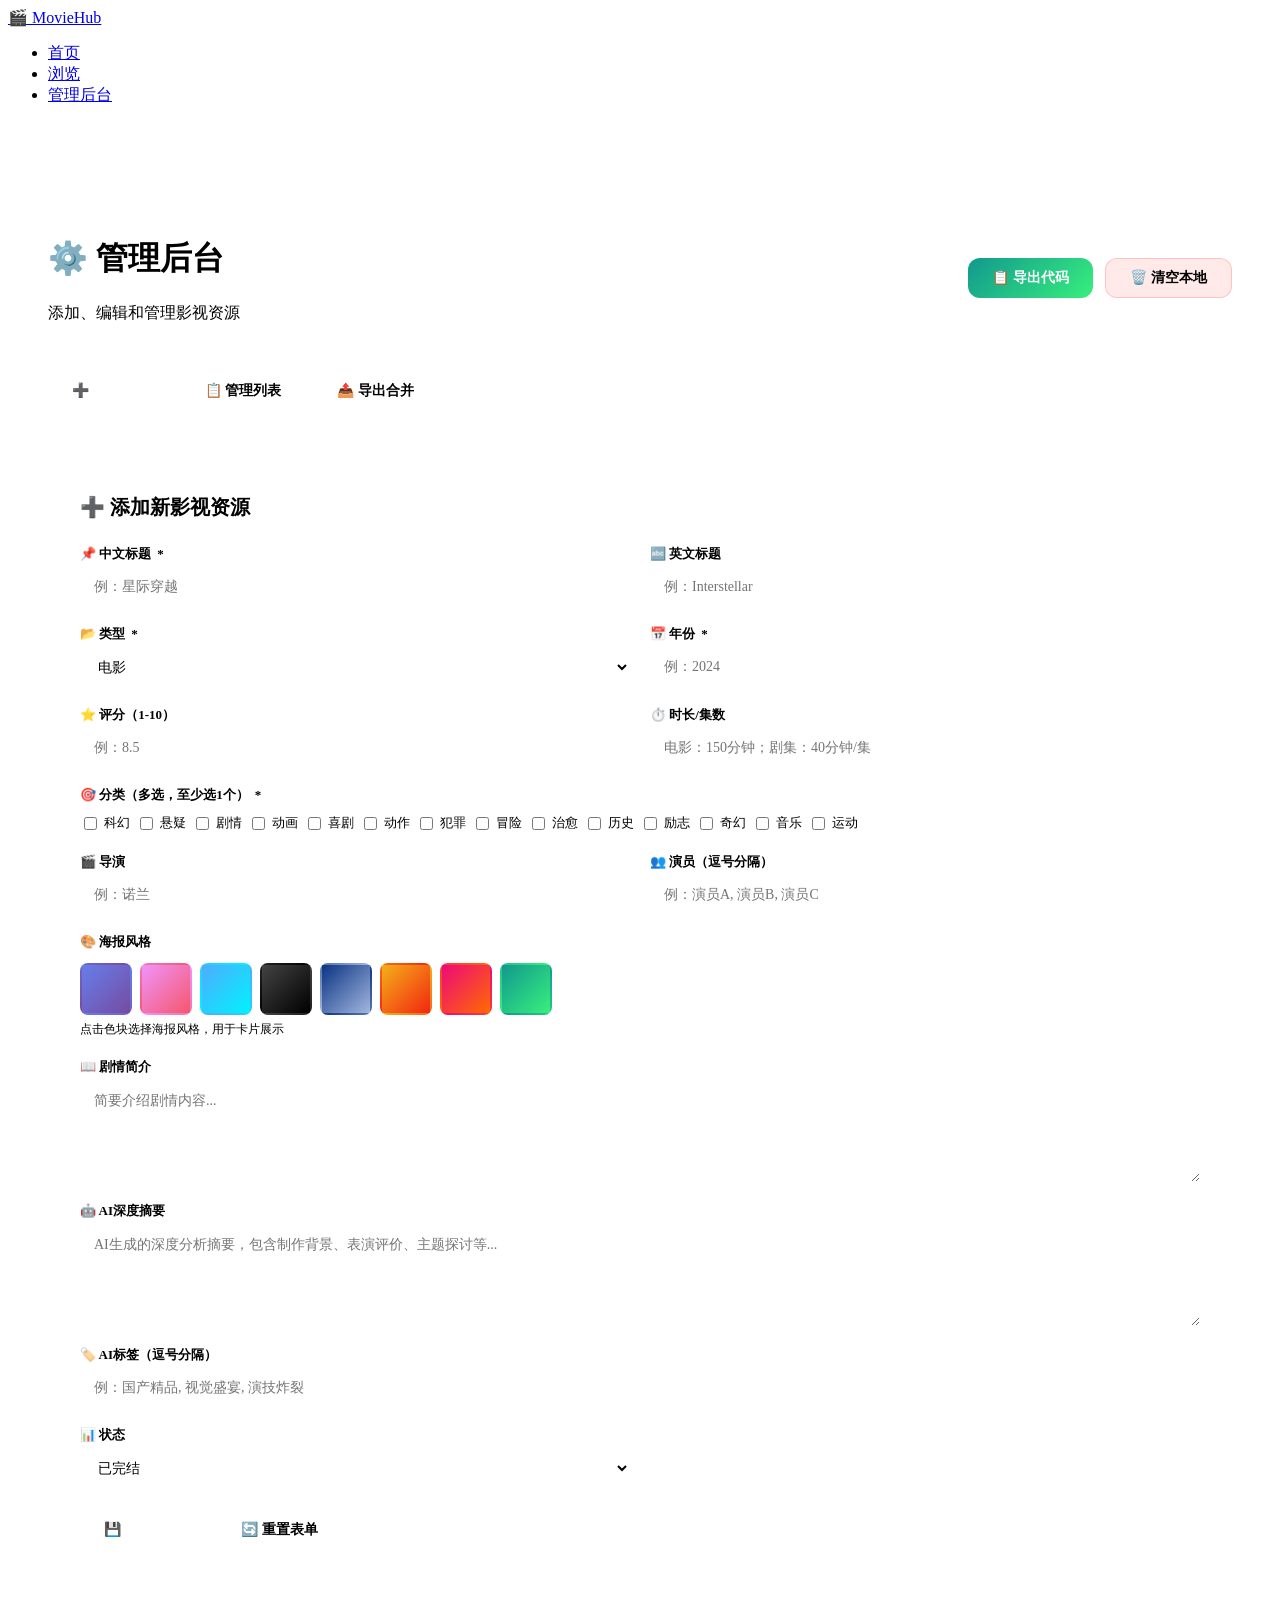
==== admin.html @ b78cb438 "Add files via upload" ====
<!DOCTYPE html>
<html lang="zh-CN">
<head>
  <meta charset="UTF-8">
  <meta name="viewport" content="width=device-width, initial-scale=1.0">
  <title>管理后台 - MovieHub</title>
  <link rel="stylesheet" href="css/style.css">
  <style>
    .admin-container {
      margin-top: 70px;
      padding: 40px;
      max-width: 1200px;
      margin-left: auto;
      margin-right: auto;
    }
    .admin-header {
      display: flex; align-items: center; justify-content: space-between;
      margin-bottom: 32px; flex-wrap: wrap; gap: 16px;
    }
    .admin-title { font-size: 32px; font-weight: 800; }
    .admin-actions { display: flex; gap: 12px; }
    .btn {
      padding: 10px 24px; border-radius: 12px; font-size: 14px;
      font-weight: 600; cursor: pointer; border: none; transition: all 0.3s;
      display: flex; align-items: center; gap: 8px;
    }
    .btn-primary { background: var(--gradient-primary); color: white; }
    .btn-primary:hover { transform: translateY(-2px); box-shadow: 0 4px 16px rgba(108,99,255,0.4); }
    .btn-secondary { background: var(--bg-card); color: var(--text-primary); border: 1px solid var(--border-color); }
    .btn-secondary:hover { border-color: var(--primary); }
    .btn-danger { background: rgba(255,107,107,0.15); color: var(--secondary); border: 1px solid rgba(255,107,107,0.3); }
    .btn-danger:hover { background: rgba(255,107,107,0.25); }
    .btn-success { background: linear-gradient(135deg, #11998e, #38ef7d); color: white; }

    .tabs { display: flex; gap: 8px; margin-bottom: 32px; }
    .tab {
      padding: 10px 24px; border-radius: 12px; font-size: 14px; font-weight: 600;
      cursor: pointer; background: var(--bg-card); color: var(--text-secondary);
      border: 1px solid var(--border-color); transition: all 0.3s;
    }
    .tab.active { background: var(--primary); border-color: var(--primary); color: white; }
    .tab:hover:not(.active) { border-color: var(--primary); color: var(--text-primary); }

    .form-panel {
      background: var(--bg-card);
      border: 1px solid var(--border-color);
      border-radius: var(--radius-lg);
      padding: 32px;
      margin-bottom: 32px;
    }
    .form-grid {
      display: grid;
      grid-template-columns: 1fr 1fr;
      gap: 20px;
    }
    .form-group { display: flex; flex-direction: column; gap: 6px; }
    .form-group.full { grid-column: 1 / -1; }
    .form-label {
      font-size: 13px; font-weight: 600; color: var(--text-secondary);
      display: flex; align-items: center; gap: 6px;
    }
    .form-input, .form-textarea, .form-select {
      background: var(--bg-dark); border: 1px solid var(--border-color);
      border-radius: var(--radius-sm); padding: 10px 14px;
      color: var(--text-primary); font-size: 14px; outline: none;
      transition: border-color 0.3s; font-family: inherit;
    }
    .form-input:focus, .form-textarea:focus, .form-select:focus {
      border-color: var(--primary);
      box-shadow: 0 0 0 3px rgba(108,99,255,0.1);
    }
    .form-textarea { resize: vertical; min-height: 80px; }
    .form-hint { font-size: 12px; color: var(--text-muted); }

    .movie-list { display: flex; flex-direction: column; gap: 12px; }
    .movie-list-item {
      background: var(--bg-card); border: 1px solid var(--border-color);
      border-radius: var(--radius-md); padding: 16px 20px;
      display: flex; align-items: center; justify-content: space-between;
      transition: all 0.3s;
    }
    .movie-list-item:hover { border-color: var(--primary); }
    .movie-list-info { display: flex; align-items: center; gap: 16px; flex: 1; min-width: 0; }
    .movie-list-poster {
      width: 48px; height: 48px; border-radius: var(--radius-sm);
      display: flex; align-items: center; justify-content: center;
      font-size: 28px; flex-shrink: 0;
    }
    .movie-list-detail { min-width: 0; }
    .movie-list-title { font-weight: 600; font-size: 15px; margin-bottom: 4px; }
    .movie-list-meta { font-size: 13px; color: var(--text-muted); display: flex; gap: 8px; align-items: center; }
    .movie-list-actions { display: flex; gap: 8px; flex-shrink: 0; }
    .icon-btn {
      width: 36px; height: 36px; border-radius: 8px; border: 1px solid var(--border-color);
      background: var(--bg-dark); color: var(--text-secondary); cursor: pointer;
      display: flex; align-items: center; justify-content: center; font-size: 16px;
      transition: all 0.3s;
    }
    .icon-btn:hover { border-color: var(--primary); color: var(--text-primary); }
    .icon-btn.delete:hover { border-color: var(--secondary); color: var(--secondary); }

    .export-code {
      background: var(--bg-dark); border: 1px solid var(--border-color);
      border-radius: var(--radius-sm); padding: 20px; font-family: monospace;
      font-size: 13px; color: var(--text-secondary); white-space: pre-wrap;
      max-height: 400px; overflow-y: auto; margin-top: 12px;
    }
    .empty-state-admin {
      text-align: center; padding: 60px 20px;
      color: var(--text-muted);
    }
    .badge-local { background: rgba(56,239,125,0.15); color: #38ef7d; font-size: 10px; padding: 2px 6px; border-radius: 4px; margin-left: 6px; }

    .toast {
      position: fixed; bottom: 40px; right: 40px; z-index: 9999;
      background: var(--bg-card); border: 1px solid var(--primary);
      border-radius: var(--radius-md); padding: 16px 24px;
      color: var(--text-primary); font-size: 14px;
      box-shadow: var(--shadow-lg); animation: slideIn 0.3s ease;
    }
    @keyframes slideIn { from { transform: translateX(100%); opacity: 0; } to { transform: translateX(0); opacity: 1; } }
    @media (max-width: 768px) {
      .form-grid { grid-template-columns: 1fr; }
      .movie-list-item { flex-direction: column; gap: 12px; align-items: flex-start; }
      .movie-list-actions { align-self: flex-end; }
    }
  </style>
</head>
<body>
  <nav class="navbar">
    <a href="index.html" class="nav-brand">
      <span class="logo">🎬</span>
      <span>MovieHub</span>
    </a>
    <ul class="nav-links">
      <li><a href="index.html">首页</a></li>
      <li><a href="browse.html">浏览</a></li>
      <li><a href="admin.html" class="active">管理后台</a></li>
    </ul>
  </nav>

  <div class="admin-container">
    <div class="admin-header">
      <div>
        <h1 class="admin-title">⚙️ 管理后台</h1>
        <p style="color: var(--text-muted); margin-top: 4px;">添加、编辑和管理影视资源</p>
      </div>
      <div class="admin-actions">
        <button class="btn btn-success" onclick="exportToCode()">📋 导出代码</button>
        <button class="btn btn-danger" onclick="clearAllLocal()">🗑️ 清空本地</button>
      </div>
    </div>

    <div class="tabs" id="tabs">
      <div class="tab active" onclick="switchTab('add')">➕ 添加资源</div>
      <div class="tab" onclick="switchTab('list')">📋 管理列表</div>
      <div class="tab" onclick="switchTab('export')">📤 导出合并</div>
    </div>

    <!-- Tab 1: 添加表单 -->
    <div id="tab-add" class="tab-content">
      <div class="form-panel">
        <h3 style="font-size: 20px; font-weight: 700; margin-bottom: 24px;">➕ 添加新影视资源</h3>
        <form id="addForm" onsubmit="handleAdd(event)">
          <div class="form-grid">
            <div class="form-group">
              <label class="form-label">📌 中文标题 <span style="color:var(--secondary)">*</span></label>
              <input class="form-input" id="fTitle" placeholder="例：星际穿越" required>
            </div>
            <div class="form-group">
              <label class="form-label">🔤 英文标题</label>
              <input class="form-input" id="fTitleEn" placeholder="例：Interstellar">
            </div>
            <div class="form-group">
              <label class="form-label">📂 类型 <span style="color:var(--secondary)">*</span></label>
              <select class="form-select" id="fType" required>
                <option value="movie">电影</option>
                <option value="tv">电视剧</option>
              </select>
            </div>
            <div class="form-group">
              <label class="form-label">📅 年份 <span style="color:var(--secondary)">*</span></label>
              <input class="form-input" id="fYear" type="number" placeholder="例：2024" min="1900" max="2030" required>
            </div>
            <div class="form-group">
              <label class="form-label">⭐ 评分（1-10）</label>
              <input class="form-input" id="fRating" type="number" placeholder="例：8.5" min="0" max="10" step="0.1">
            </div>
            <div class="form-group">
              <label class="form-label">⏱️ 时长/集数</label>
              <input class="form-input" id="fDuration" placeholder="电影：150分钟；剧集：40分钟/集">
            </div>
            <div class="form-group" style="grid-column: 1 / -1;">
              <label class="form-label">🎯 分类（多选，至少选1个） <span style="color:var(--secondary)">*</span></label>
              <div style="display: flex; gap: 6px; flex-wrap: wrap; margin-top: 4px;" id="genreCheckboxes">
                <label style="display: flex; align-items: center; gap: 4px; font-size: 13px; cursor: pointer;">
                  <input type="checkbox" value="科幻"> 科幻
                </label>
                <label style="display: flex; align-items: center; gap: 4px; font-size: 13px; cursor: pointer;">
                  <input type="checkbox" value="悬疑"> 悬疑
                </label>
                <label style="display: flex; align-items: center; gap: 4px; font-size: 13px; cursor: pointer;">
                  <input type="checkbox" value="剧情"> 剧情
                </label>
                <label style="display: flex; align-items: center; gap: 4px; font-size: 13px; cursor: pointer;">
                  <input type="checkbox" value="动画"> 动画
                </label>
                <label style="display: flex; align-items: center; gap: 4px; font-size: 13px; cursor: pointer;">
                  <input type="checkbox" value="喜剧"> 喜剧
                </label>
                <label style="display: flex; align-items: center; gap: 4px; font-size: 13px; cursor: pointer;">
                  <input type="checkbox" value="动作"> 动作
                </label>
                <label style="display: flex; align-items: center; gap: 4px; font-size: 13px; cursor: pointer;">
                  <input type="checkbox" value="犯罪"> 犯罪
                </label>
                <label style="display: flex; align-items: center; gap: 4px; font-size: 13px; cursor: pointer;">
                  <input type="checkbox" value="冒险"> 冒险
                </label>
                <label style="display: flex; align-items: center; gap: 4px; font-size: 13px; cursor: pointer;">
                  <input type="checkbox" value="治愈"> 治愈
                </label>
                <label style="display: flex; align-items: center; gap: 4px; font-size: 13px; cursor: pointer;">
                  <input type="checkbox" value="历史"> 历史
                </label>
                <label style="display: flex; align-items: center; gap: 4px; font-size: 13px; cursor: pointer;">
                  <input type="checkbox" value="励志"> 励志
                </label>
                <label style="display: flex; align-items: center; gap: 4px; font-size: 13px; cursor: pointer;">
                  <input type="checkbox" value="奇幻"> 奇幻
                </label>
                <label style="display: flex; align-items: center; gap: 4px; font-size: 13px; cursor: pointer;">
                  <input type="checkbox" value="音乐"> 音乐
                </label>
                <label style="display: flex; align-items: center; gap: 4px; font-size: 13px; cursor: pointer;">
                  <input type="checkbox" value="运动"> 运动
                </label>
              </div>
            </div>
            <div class="form-group">
              <label class="form-label">🎬 导演</label>
              <input class="form-input" id="fDirector" placeholder="例：诺兰">
            </div>
            <div class="form-group">
              <label class="form-label">👥 演员（逗号分隔）</label>
              <input class="form-input" id="fCast" placeholder="例：演员A, 演员B, 演员C">
            </div>
            <div class="form-group" style="grid-column: 1 / -1;">
              <label class="form-label">🎨 海报风格</label>
              <div style="display: flex; gap: 8px; flex-wrap: wrap; margin-top: 6px;" id="bgPresets">
                <div style="width:48px;height:48px;border-radius:8px;background:linear-gradient(135deg,#667eea,#764ba2);cursor:pointer;border:2px solid transparent" onclick="selectBg(this,'🚀','linear-gradient(135deg,#667eea,#764ba2)')"></div>
                <div style="width:48px;height:48px;border-radius:8px;background:linear-gradient(135deg,#f093fb,#f5576c);cursor:pointer;border:2px solid transparent" onclick="selectBg(this,'🎭','linear-gradient(135deg,#f093fb,#f5576c)')"></div>
                <div style="width:48px;height:48px;border-radius:8px;background:linear-gradient(135deg,#4facfe,#00f2fe);cursor:pointer;border:2px solid transparent" onclick="selectBg(this,'🌊','linear-gradient(135deg,#4facfe,#00f2fe)')"></div>
                <div style="width:48px;height:48px;border-radius:8px;background:linear-gradient(135deg,#434343,#000);cursor:pointer;border:2px solid transparent" onclick="selectBg(this,'🔫','linear-gradient(135deg,#434343,#000)')"></div>
                <div style="width:48px;height:48px;border-radius:8px;background:linear-gradient(135deg,#0c3483,#a2b6df);cursor:pointer;border:2px solid transparent" onclick="selectBg(this,'🌌','linear-gradient(135deg,#0c3483,#a2b6df)')"></div>
                <div style="width:48px;height:48px;border-radius:8px;background:linear-gradient(135deg,#f5af19,#f12711);cursor:pointer;border:2px solid transparent" onclick="selectBg(this,'🔥','linear-gradient(135deg,#f5af19,#f12711)')"></div>
                <div style="width:48px;height:48px;border-radius:8px;background:linear-gradient(135deg,#ee0979,#ff6a00);cursor:pointer;border:2px solid transparent" onclick="selectBg(this,'🏀','linear-gradient(135deg,#ee0979,#ff6a00)')"></div>
                <div style="width:48px;height:48px;border-radius:8px;background:linear-gradient(135deg,#11998e,#38ef7d);cursor:pointer;border:2px solid transparent" onclick="selectBg(this,'🎬','linear-gradient(135deg,#11998e,#38ef7d)')"></div>
              </div>
              <span class="form-hint">点击色块选择海报风格，用于卡片展示</span>
            </div>
            <div class="form-group full">
              <label class="form-label">📖 剧情简介</label>
              <textarea class="form-textarea" id="fSummary" placeholder="简要介绍剧情内容..." rows="2"></textarea>
            </div>
            <div class="form-group full">
              <label class="form-label">🤖 AI深度摘要</label>
              <textarea class="form-textarea" id="fAiSummary" placeholder="AI生成的深度分析摘要，包含制作背景、表演评价、主题探讨等..." rows="3"></textarea>
            </div>
            <div class="form-group full">
              <label class="form-label">🏷️ AI标签（逗号分隔）</label>
              <input class="form-input" id="fTags" placeholder="例：国产精品, 视觉盛宴, 演技炸裂">
            </div>
            <div class="form-group" id="episodeGroup" style="display:none;">
              <label class="form-label">📺 集数</label>
              <input class="form-input" id="fEpisodes" type="number" placeholder="例：40">
            </div>
            <div class="form-group">
              <label class="form-label">📊 状态</label>
              <select class="form-select" id="fStatus">
                <option value="已完结">已完结</option>
                <option value="更新中">更新中</option>
                <option value="待上线">待上线</option>
              </select>
            </div>
          </div>
          <div style="margin-top: 24px; display: flex; gap: 12px;">
            <button type="submit" class="btn btn-primary" id="submitBtn">💾 保存资源</button>
            <button type="button" class="btn btn-secondary" onclick="resetForm()">🔄 重置表单</button>
          </div>
        </form>
      </div>
    </div>

    <!-- Tab 2: 管理列表 -->
    <div id="tab-list" class="tab-content" style="display: none;">
      <div class="form-panel">
        <div style="display: flex; justify-content: space-between; align-items: center; margin-bottom: 20px;">
          <h3 style="font-size: 20px; font-weight: 700;">📋 本地影视资源</h3>
          <span class="form-hint" id="listCount">共 0 部</span>
        </div>
        <div class="movie-list" id="movieList">
          <div class="empty-state-admin">
            <div style="font-size: 48px;">📭</div>
            <p>还没有添加任何本地影视资源</p>
          </div>
        </div>
      </div>
    </div>

    <!-- Tab 3: 导出 -->
    <div id="tab-export" class="tab-content" style="display: none;">
      <div class="form-panel">
        <h3 style="font-size: 20px; font-weight: 700; margin-bottom: 16px;">📤 导出数据</h3>
        <p style="color: var(--text-muted); margin-bottom: 20px;">
          将本地添加的影视资源导出为 JavaScript 代码，复制后粘贴到 <code style="background:var(--bg-dark);padding:2px 8px;border-radius:4px;">js/data.js</code> 文件的数组中，重新部署后所有用户可见。
        </p>
        <div class="export-code" id="exportCode">
          点击"导出代码"按钮生成...
        </div>
        <div style="margin-top: 16px; display: flex; gap: 12px;">
          <button class="btn btn-primary" onclick="copyExport()">📋 复制代码</button>
          <button class="btn btn-secondary" onclick="exportToCode()">🔄 重新生成</button>
        </div>
      </div>
    </div>
  </div>

  <script src="js/data.js"></script>
  <script>
    // 本地存储键名
    const STORAGE_KEY = 'moviehub_custom_data';

    // 当前选中的海报风格
    let selectedPoster = '🎬';
    let selectedBg = 'linear-gradient(135deg, #11998e, #38ef7d)';

    // 获取本地数据
    function getLocalData() {
      try {
        const data = localStorage.getItem(STORAGE_KEY);
        return data ? JSON.parse(data) : [];
      } catch(e) {
        return [];
      }
    }

    // 保存本地数据
    function saveLocalData(data) {
      localStorage.setItem(STORAGE_KEY, JSON.stringify(data));
    }

    // 生成唯一ID
    function generateId() {
      const local = getLocalData();
      const maxLocal = local.length > 0 ? Math.max(...local.map(m => m.id)) : 1000;
      const maxBuiltin = Math.max(...movieDatabase.map(m => m.id));
      return Math.max(maxLocal, maxBuiltin) + 1;
    }

    // 选择海报风格
    function selectBg(el, emoji, bg) {
      selectedPoster = emoji;
      selectedBg = bg;
      document.querySelectorAll('#bgPresets > div').forEach(d => d.style.borderColor = 'transparent');
      el.style.borderColor = 'var(--primary)';
    }

    // 切换Tab
    function switchTab(name) {
      document.querySelectorAll('.tab').forEach(t => t.classList.remove('active'));
      document.querySelectorAll('.tab-content').forEach(c => c.style.display = 'none');
      document.querySelector('.tab[onclick*="' + name + '"]').classList.add('active');
      document.getElementById('tab-' + name).style.display = 'block';

      if (name === 'list') renderMovieList();
      if (name === 'export') exportToCode();
    }

    // 类型切换时显示/隐藏集数
    document.addEventListener('DOMContentLoaded', () => {
      const typeSelect = document.getElementById('fType');
      const episodeGroup = document.getElementById('episodeGroup');
      if (typeSelect && episodeGroup) {
        typeSelect.addEventListener('change', () => {
          episodeGroup.style.display = typeSelect.value === 'tv' ? 'flex' : 'none';
        });
      }
    });

    // 处理添加
    function handleAdd(e) {
      e.preventDefault();

      const genres = Array.from(document.querySelectorAll('#genreCheckboxes input:checked')).map(cb => cb.value);
      if (genres.length === 0) {
        showToast('请至少选择一个分类', 'error');
        return;
      }

      const type = document.getElementById('fType').value;
      const movie = {
        id: generateId(),
        title: document.getElementById('fTitle').value.trim(),
        titleEn: document.getElementById('fTitleEn').value.trim() || document.getElementById('fTitle').value.trim(),
        type: type,
        year: parseInt(document.getElementById('fYear').value),
        genres: genres,
        rating: parseFloat(document.getElementById('fRating').value) || 7.0,
        duration: document.getElementById('fDuration').value.trim() || (type === 'movie' ? '120分钟' : '45分钟/集'),
        director: document.getElementById('fDirector').value.trim() || '未知',
        cast: document.getElementById('fCast').value.split(',').map(s => s.trim()).filter(Boolean),
        poster: selectedPoster,
        backdrop: selectedBg,
        posterBg: selectedBg,
        summary: document.getElementById('fSummary').value.trim() || '暂无简介',
        aiSummary: document.getElementById('fAiSummary').value.trim() || '暂无AI摘要',
        tags: document.getElementById('fTags').value.split(',').map(s => s.trim()).filter(Boolean),
        episodes: type === 'tv' ? (parseInt(document.getElementById('fEpisodes').value) || null) : null,
        status: document.getElementById('fStatus').value
      };

      const localData = getLocalData();
      localData.push(movie);
      saveLocalData(localData);

      showToast(`✅《${movie.title}》添加成功！已存到本地`, 'success');
      resetForm();
    }

    // 重置表单
    function resetForm() {
      document.getElementById('addForm').reset();
      selectedPoster = '🎬';
      selectedBg = 'linear-gradient(135deg, #11998e, #38ef7d)';
      document.querySelectorAll('#bgPresets > div').forEach(d => d.style.borderColor = 'transparent');
      document.getElementById('episodeGroup').style.display = 'none';
    }

    // 渲染管理列表
    function renderMovieList() {
      const localData = getLocalData();
      const listEl = document.getElementById('movieList');
      document.getElementById('listCount').textContent = `共 ${localData.length} 部`;

      if (localData.length === 0) {
        listEl.innerHTML = '<div class="empty-state-admin"><div style="font-size:48px;">📭</div><p>还没有添加任何本地影视资源</p></div>';
        return;
      }

      listEl.innerHTML = localData.map(m => `
        <div class="movie-list-item">
          <div class="movie-list-info">
            <div class="movie-list-poster" style="background:${m.posterBg};">${m.poster}</div>
            <div class="movie-list-detail">
              <div class="movie-list-title">${m.title} <span class="badge-local">本地</span></div>
              <div class="movie-list-meta">
                <span>${m.type === 'movie' ? '电影' : '剧集'}</span>
                <span>·</span>
                <span>${m.year}</span>
                <span>·</span>
                <span>${m.genres.join('/')}</span>
                <span>·</span>
                <span>⭐${m.rating}</span>
              </div>
            </div>
          </div>
          <div class="movie-list-actions">
            <button class="icon-btn delete" onclick="deleteMovie(${m.id})" title="删除">🗑️</button>
          </div>
        </div>
      `).join('');
    }

    // 删除影片
    function deleteMovie(id) {
      if (!confirm('确定要删除这部影视资源吗？')) return;
      let localData = getLocalData();
      localData = localData.filter(m => m.id !== id);
      saveLocalData(localData);
      renderMovieList();
      showToast('已删除', 'success');
    }

    // 清空所有本地数据
    function clearAllLocal() {
      if (!confirm('确定要清空所有本地添加的影视资源吗？此操作不可恢复！')) return;
      localStorage.removeItem(STORAGE_KEY);
      renderMovieList();
      showToast('已清空所有本地数据', 'success');
    }

    // 导出为代码
    function exportToCode() {
      const localData = getLocalData();
      const codeEl = document.getElementById('exportCode');

      if (localData.length === 0) {
        codeEl.textContent = '// 暂无本地数据可导出';
        return;
      }

      const codeLines = ['// 从管理后台导出的影视数据\n'];
      localData.forEach((m, i) => {
        const obj = JSON.stringify(m, null, 2)
          .replace(/"([^"]+)":/g, '$1:')
          .replace(/: "([^"]*)"/g, ": '$1'")
          .replace(/:\s*\[([^\]]*)\]/g, (match) => {
            return match.replace(/'/g, '"');
          })
          .replace(/\n/g, '\n  ');
        codeLines.push(`  ${JSON.stringify(m, null, 2)},`);
      });

      // 用更好的格式输出
      const formatted = '[\n' + localData.map(m => {
        const castStr = m.cast && m.cast.length > 0
          ? '[' + m.cast.map(c => `"${c}"`).join(', ') + ']'
          : '[]';
        const tagsStr = m.tags && m.tags.length > 0
          ? '[' + m.tags.map(t => `"${t}"`).join(', ') + ']'
          : '[]';
        const genresStr = '[' + m.genres.map(g => `"${g}"`).join(', ') + ']';
        const titleEn = m.titleEn || m.title;

        return `  {
    id: ${m.id},
    title: "${m.title}",
    titleEn: "${titleEn}",
    type: "${m.type}",
    year: ${m.year},
    genres: ${genresStr},
    rating: ${m.rating},
    duration: "${m.duration}",
    director: "${m.director}",
    cast: ${castStr},
    poster: "${m.poster}",
    backdrop: "${m.backdrop}",
    posterBg: "${m.posterBg}",
    summary: "${m.summary.replace(/"/g, '\\"')}",
    aiSummary: "${m.aiSummary.replace(/"/g, '\\"')}",
    tags: ${tagsStr},
    episodes: ${m.episodes || 'null'},
    status: "${m.status}"
  }`;
      }).join(',\n') + '\n]';

      codeEl.textContent = formatted;
    }

    // 复制导出代码
    function copyExport() {
      const code = document.getElementById('exportCode').textContent;
      if (!code || code.includes('暂无')) return;
      navigator.clipboard.writeText(code).then(() => {
        showToast('📋 已复制到剪贴板！粘贴到 data.js 中即可', 'success');
      }).catch(() => {
        // fallback
        const textarea = document.createElement('textarea');
        textarea.value = code;
        document.body.appendChild(textarea);
        textarea.select();
        document.execCommand('copy');
        document.body.removeChild(textarea);
        showToast('📋 已复制到剪贴板！', 'success');
      });
    }

    // Toast提示
    function showToast(message) {
      const existing = document.querySelector('.toast');
      if (existing) existing.remove();
      const toast = document.createElement('div');
      toast.className = 'toast';
      toast.textContent = message;
      document.body.appendChild(toast);
      setTimeout(() => toast.remove(), 3000);
    }
  </script>
</body>
</html>
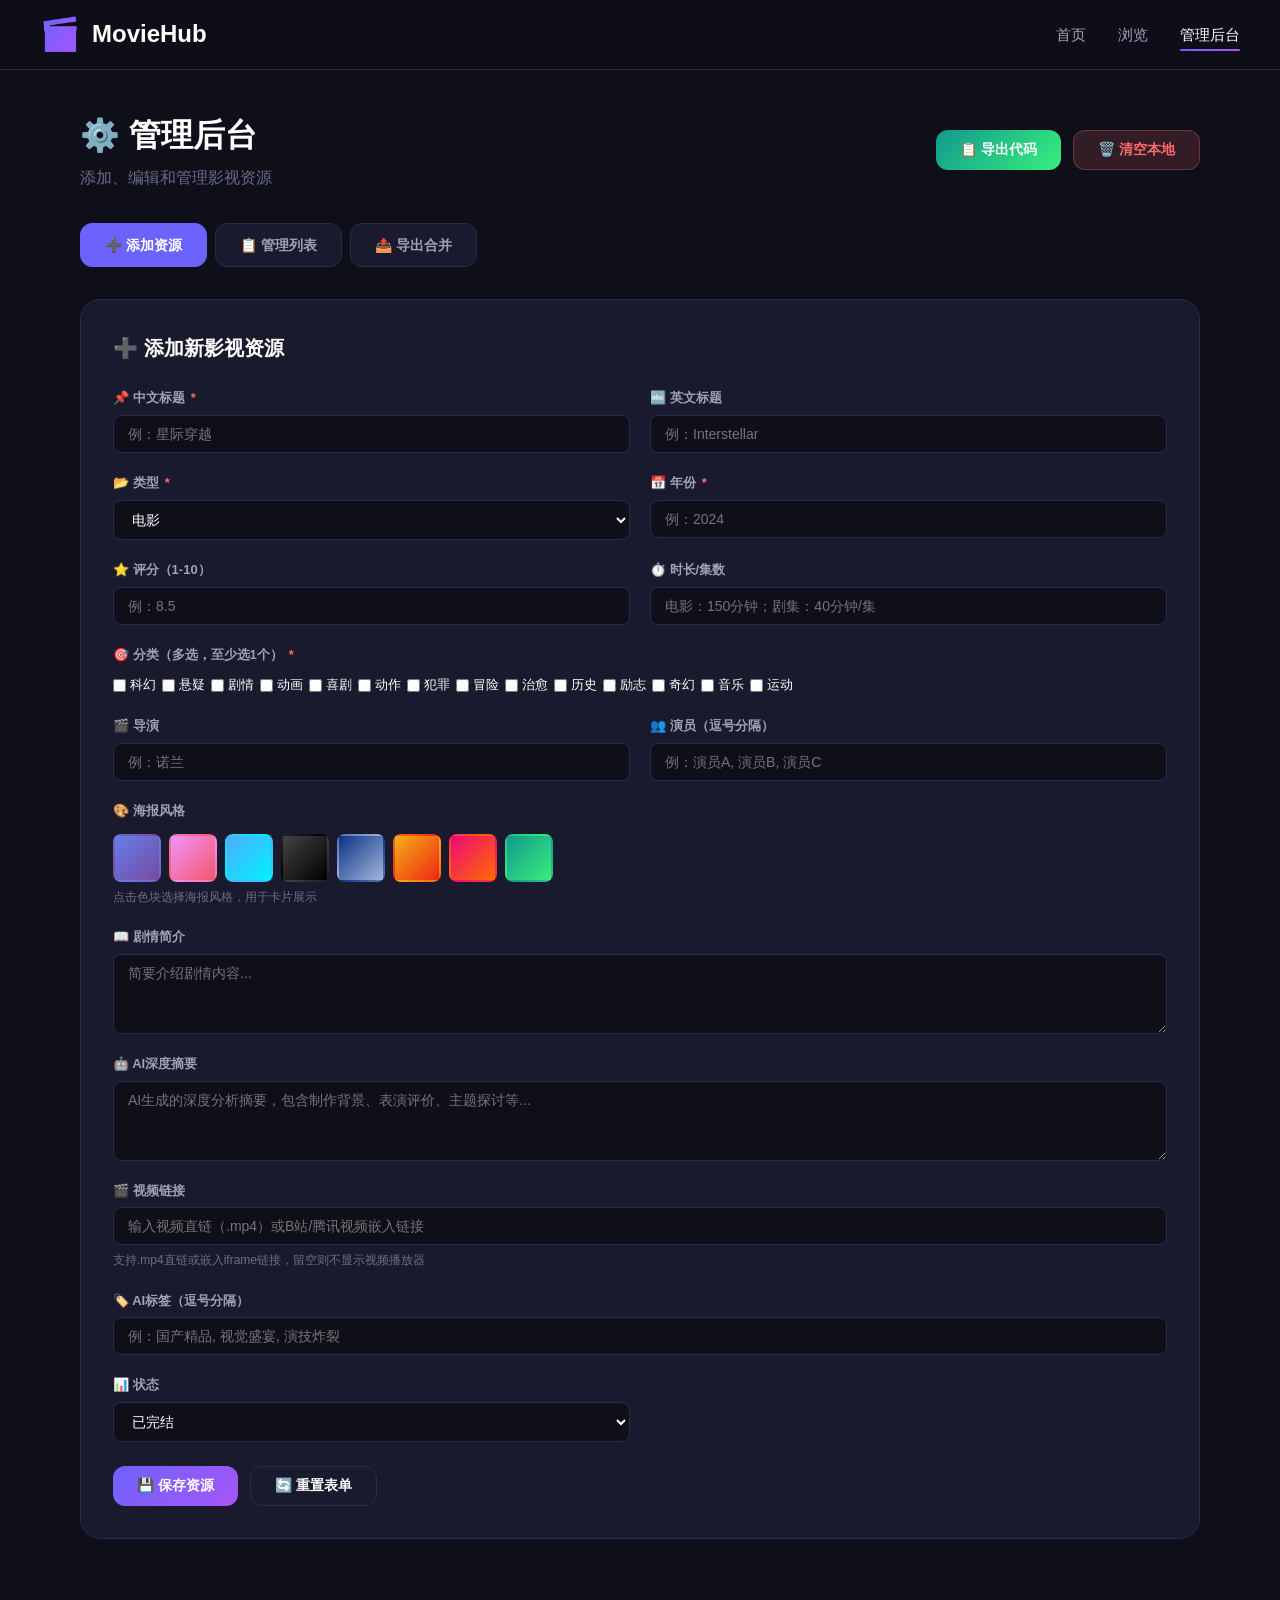
==== commit dccda8f3: "添加视频播放功能 - 支持视频链接和播放器" ====
--- a/admin.html
+++ b/admin.html
@@ -266,6 +266,11 @@
             <div class="form-group full">
               <label class="form-label">🤖 AI深度摘要</label>
               <textarea class="form-textarea" id="fAiSummary" placeholder="AI生成的深度分析摘要，包含制作背景、表演评价、主题探讨等..." rows="3"></textarea>
+            </div>
+            <div class="form-group full">
+              <label class="form-label">🎬 视频链接</label>
+              <input class="form-input" id="fVideoUrl" placeholder="输入视频直链（.mp4）或B站/腾讯视频嵌入链接">
+              <span class="form-hint">支持.mp4直链或嵌入iframe链接，留空则不显示视频播放器</span>
             </div>
             <div class="form-group full">
               <label class="form-label">🏷️ AI标签（逗号分隔）</label>
@@ -417,7 +422,9 @@
         aiSummary: document.getElementById('fAiSummary').value.trim() || '暂无AI摘要',
         tags: document.getElementById('fTags').value.split(',').map(s => s.trim()).filter(Boolean),
         episodes: type === 'tv' ? (parseInt(document.getElementById('fEpisodes').value) || null) : null,
-        status: document.getElementById('fStatus').value
+        status: document.getElementById('fStatus').value,
+        videoUrl: document.getElementById('fVideoUrl').value.trim() || '',
+        videoType: document.getElementById('fVideoUrl').value.includes('bilibili') || document.getElementById('fVideoUrl').value.includes('embed') ? 'iframe' : 'url'
       };
 
       const localData = getLocalData();
@@ -541,7 +548,9 @@
     aiSummary: "${m.aiSummary.replace(/"/g, '\\"')}",
     tags: ${tagsStr},
     episodes: ${m.episodes || 'null'},
-    status: "${m.status}"
+    status: "${m.status}",
+    videoUrl: "${m.videoUrl || ''}",
+    videoType: "${m.videoType || 'url'}"
   }`;
       }).join(',\n') + '\n]';
 
--- a/css/style.css
+++ b/css/style.css
@@ -0,0 +1,884 @@
+/* 影视资源分发网站 - 主样式文件 */
+:root {
+  --primary: #6c63ff;
+  --primary-dark: #5a52d5;
+  --secondary: #ff6b6b;
+  --bg-dark: #0f0f1a;
+  --bg-card: #1a1a2e;
+  --bg-card-hover: #222240;
+  --text-primary: #ffffff;
+  --text-secondary: #a0a0b8;
+  --text-muted: #6c6c8a;
+  --border-color: #2a2a4a;
+  --gradient-primary: linear-gradient(135deg, #6c63ff 0%, #a855f7 100%);
+  --gradient-hero: linear-gradient(135deg, rgba(108, 99, 255, 0.9) 0%, rgba(168, 85, 247, 0.9) 100%);
+  --shadow-sm: 0 2px 8px rgba(0, 0, 0, 0.3);
+  --shadow-md: 0 4px 16px rgba(0, 0, 0, 0.4);
+  --shadow-lg: 0 8px 32px rgba(0, 0, 0, 0.5);
+  --radius-sm: 8px;
+  --radius-md: 12px;
+  --radius-lg: 20px;
+}
+
+* {
+  margin: 0;
+  padding: 0;
+  box-sizing: border-box;
+}
+
+body {
+  font-family: -apple-system, BlinkMacSystemFont, 'Segoe UI', 'PingFang SC', 'Hiragino Sans GB', 'Microsoft YaHei', sans-serif;
+  background: var(--bg-dark);
+  color: var(--text-primary);
+  line-height: 1.6;
+  overflow-x: hidden;
+}
+
+/* 滚动条美化 */
+::-webkit-scrollbar {
+  width: 8px;
+}
+::-webkit-scrollbar-track {
+  background: var(--bg-dark);
+}
+::-webkit-scrollbar-thumb {
+  background: var(--primary);
+  border-radius: 4px;
+}
+
+/* 导航栏 */
+.navbar {
+  position: fixed;
+  top: 0;
+  left: 0;
+  right: 0;
+  z-index: 1000;
+  background: rgba(15, 15, 26, 0.95);
+  backdrop-filter: blur(20px);
+  border-bottom: 1px solid var(--border-color);
+  padding: 0 40px;
+  height: 70px;
+  display: flex;
+  align-items: center;
+  justify-content: space-between;
+  transition: all 0.3s ease;
+}
+
+.navbar.scrolled {
+  background: rgba(15, 15, 26, 0.98);
+  box-shadow: var(--shadow-md);
+}
+
+.nav-brand {
+  display: flex;
+  align-items: center;
+  gap: 12px;
+  text-decoration: none;
+  color: var(--text-primary);
+  font-size: 24px;
+  font-weight: 700;
+}
+
+.nav-brand .logo {
+  font-size: 32px;
+  background: var(--gradient-primary);
+  -webkit-background-clip: text;
+  -webkit-text-fill-color: transparent;
+  background-clip: text;
+}
+
+.nav-links {
+  display: flex;
+  gap: 32px;
+  list-style: none;
+}
+
+.nav-links a {
+  color: var(--text-secondary);
+  text-decoration: none;
+  font-size: 15px;
+  font-weight: 500;
+  transition: color 0.3s;
+  position: relative;
+}
+
+.nav-links a:hover,
+.nav-links a.active {
+  color: var(--text-primary);
+}
+
+.nav-links a.active::after {
+  content: '';
+  position: absolute;
+  bottom: -8px;
+  left: 0;
+  right: 0;
+  height: 2px;
+  background: var(--gradient-primary);
+  border-radius: 1px;
+}
+
+.nav-actions {
+  display: flex;
+  align-items: center;
+  gap: 16px;
+}
+
+.search-box {
+  position: relative;
+  display: flex;
+  align-items: center;
+}
+
+.search-box input {
+  background: var(--bg-card);
+  border: 1px solid var(--border-color);
+  border-radius: 24px;
+  padding: 8px 16px 8px 40px;
+  color: var(--text-primary);
+  font-size: 14px;
+  width: 240px;
+  transition: all 0.3s;
+  outline: none;
+}
+
+.search-box input:focus {
+  border-color: var(--primary);
+  width: 300px;
+  box-shadow: 0 0 0 3px rgba(108, 99, 255, 0.2);
+}
+
+.search-box .search-icon {
+  position: absolute;
+  left: 14px;
+  color: var(--text-muted);
+  font-size: 14px;
+}
+
+/* Hero区域 */
+.hero {
+  margin-top: 70px;
+  padding: 80px 40px 60px;
+  background: var(--gradient-hero);
+  position: relative;
+  overflow: hidden;
+}
+
+.hero::before {
+  content: '';
+  position: absolute;
+  top: 0;
+  left: 0;
+  right: 0;
+  bottom: 0;
+  background: url('data:image/svg+xml,<svg xmlns="http://www.w3.org/2000/svg" viewBox="0 0 1440 320"><path fill="%230f0f1a" fill-opacity="0.3" d="M0,96L48,112C96,128,192,160,288,160C384,160,480,128,576,112C672,96,768,96,864,112C960,128,1056,160,1152,160C1248,160,1344,128,1392,112L1440,96L1440,320L1392,320C1344,320,1248,320,1152,320C1056,320,960,320,864,320C768,320,672,320,576,320C480,320,384,320,288,320C192,320,96,320,48,320L0,320Z"></path></svg>') bottom center / cover no-repeat;
+  pointer-events: none;
+}
+
+.hero-content {
+  max-width: 1200px;
+  margin: 0 auto;
+  position: relative;
+  z-index: 1;
+}
+
+.hero h1 {
+  font-size: 48px;
+  font-weight: 800;
+  margin-bottom: 16px;
+  line-height: 1.2;
+}
+
+.hero p {
+  font-size: 18px;
+  color: rgba(255, 255, 255, 0.85);
+  max-width: 600px;
+  margin-bottom: 32px;
+}
+
+.hero-stats {
+  display: flex;
+  gap: 48px;
+  margin-top: 40px;
+}
+
+.stat-item {
+  text-align: center;
+}
+
+.stat-number {
+  font-size: 36px;
+  font-weight: 800;
+  background: rgba(255, 255, 255, 0.2);
+  -webkit-background-clip: text;
+  -webkit-text-fill-color: transparent;
+  background-clip: text;
+}
+
+.stat-label {
+  font-size: 14px;
+  color: rgba(255, 255, 255, 0.7);
+  margin-top: 4px;
+}
+
+/* 区块样式 */
+.section {
+  padding: 60px 40px;
+  max-width: 1400px;
+  margin: 0 auto;
+}
+
+.section-header {
+  display: flex;
+  align-items: center;
+  justify-content: space-between;
+  margin-bottom: 32px;
+}
+
+.section-title {
+  font-size: 28px;
+  font-weight: 700;
+  display: flex;
+  align-items: center;
+  gap: 12px;
+}
+
+.section-title .icon {
+  font-size: 32px;
+}
+
+.view-all {
+  color: var(--primary);
+  text-decoration: none;
+  font-size: 14px;
+  font-weight: 600;
+  transition: all 0.3s;
+  display: flex;
+  align-items: center;
+  gap: 6px;
+}
+
+.view-all:hover {
+  gap: 10px;
+  color: var(--primary-dark);
+}
+
+/* 分类标签 */
+.genre-tabs {
+  display: flex;
+  gap: 12px;
+  margin-bottom: 32px;
+  flex-wrap: wrap;
+}
+
+.genre-tab {
+  padding: 8px 20px;
+  background: var(--bg-card);
+  border: 1px solid var(--border-color);
+  border-radius: 24px;
+  color: var(--text-secondary);
+  cursor: pointer;
+  transition: all 0.3s;
+  font-size: 14px;
+  font-weight: 500;
+  white-space: nowrap;
+}
+
+.genre-tab:hover {
+  border-color: var(--primary);
+  color: var(--text-primary);
+}
+
+.genre-tab.active {
+  background: var(--gradient-primary);
+  border-color: transparent;
+  color: white;
+  font-weight: 600;
+}
+
+/* 影视卡片网格 */
+.movie-grid {
+  display: grid;
+  grid-template-columns: repeat(auto-fill, minmax(220px, 1fr));
+  gap: 24px;
+}
+
+.movie-card {
+  background: var(--bg-card);
+  border-radius: var(--radius-md);
+  overflow: hidden;
+  transition: all 0.3s ease;
+  cursor: pointer;
+  position: relative;
+  border: 1px solid transparent;
+}
+
+.movie-card:hover {
+  transform: translateY(-8px);
+  box-shadow: var(--shadow-lg);
+  border-color: var(--primary);
+}
+
+.card-poster {
+  position: relative;
+  aspect-ratio: 2/3;
+  overflow: hidden;
+  display: flex;
+  align-items: center;
+  justify-content: center;
+  font-size: 80px;
+  background-size: cover;
+  background-position: center;
+}
+
+.card-rating {
+  position: absolute;
+  top: 12px;
+  right: 12px;
+  background: rgba(0, 0, 0, 0.7);
+  backdrop-filter: blur(10px);
+  padding: 4px 10px;
+  border-radius: 12px;
+  font-size: 13px;
+  font-weight: 700;
+  color: #ffd700;
+  display: flex;
+  align-items: center;
+  gap: 4px;
+}
+
+.card-type-badge {
+  position: absolute;
+  top: 12px;
+  left: 12px;
+  background: var(--primary);
+  color: white;
+  padding: 3px 10px;
+  border-radius: 10px;
+  font-size: 11px;
+  font-weight: 600;
+}
+
+.card-info {
+  padding: 16px;
+}
+
+.card-title {
+  font-size: 15px;
+  font-weight: 600;
+  margin-bottom: 6px;
+  white-space: nowrap;
+  overflow: hidden;
+  text-overflow: ellipsis;
+}
+
+.card-meta {
+  display: flex;
+  align-items: center;
+  gap: 12px;
+  font-size: 13px;
+  color: var(--text-muted);
+  margin-bottom: 8px;
+}
+
+.card-genres {
+  display: flex;
+  gap: 6px;
+  flex-wrap: wrap;
+}
+
+.genre-tag {
+  background: rgba(108, 99, 255, 0.15);
+  color: var(--primary);
+  padding: 2px 8px;
+  border-radius: 6px;
+  font-size: 11px;
+  font-weight: 500;
+}
+
+/* 详情页样式 */
+.detail-page {
+  margin-top: 70px;
+}
+
+.detail-hero {
+  position: relative;
+  padding: 80px 40px 60px;
+  min-height: 500px;
+  display: flex;
+  align-items: center;
+}
+
+.detail-hero::before {
+  content: '';
+  position: absolute;
+  top: 0;
+  left: 0;
+  right: 0;
+  bottom: 0;
+  background: rgba(15, 15, 26, 0.85);
+  z-index: 0;
+}
+
+.detail-hero-content {
+  max-width: 1200px;
+  margin: 0 auto;
+  display: flex;
+  gap: 48px;
+  position: relative;
+  z-index: 1;
+  width: 100%;
+}
+
+.detail-poster {
+  flex-shrink: 0;
+  width: 320px;
+  aspect-ratio: 2/3;
+  border-radius: var(--radius-lg);
+  overflow: hidden;
+  box-shadow: var(--shadow-lg);
+  display: flex;
+  align-items: center;
+  justify-content: center;
+  font-size: 120px;
+  position: relative;
+}
+
+.detail-info {
+  flex: 1;
+  padding-top: 20px;
+}
+
+.detail-title {
+  font-size: 42px;
+  font-weight: 800;
+  margin-bottom: 8px;
+}
+
+.detail-title-en {
+  font-size: 18px;
+  color: var(--text-muted);
+  margin-bottom: 20px;
+  font-weight: 400;
+}
+
+.detail-meta {
+  display: flex;
+  align-items: center;
+  gap: 20px;
+  margin-bottom: 24px;
+  flex-wrap: wrap;
+}
+
+.meta-item {
+  display: flex;
+  align-items: center;
+  gap: 6px;
+  font-size: 14px;
+  color: var(--text-secondary);
+}
+
+.rating-badge {
+  background: rgba(255, 215, 0, 0.15);
+  color: #ffd700;
+  padding: 6px 14px;
+  border-radius: 20px;
+  font-size: 18px;
+  font-weight: 700;
+  display: flex;
+  align-items: center;
+  gap: 6px;
+}
+
+.detail-genres {
+  display: flex;
+  gap: 8px;
+  margin-bottom: 24px;
+  flex-wrap: wrap;
+}
+
+.detail-genre-tag {
+  background: var(--gradient-primary);
+  color: white;
+  padding: 6px 16px;
+  border-radius: 20px;
+  font-size: 13px;
+  font-weight: 600;
+}
+
+.detail-section {
+  margin-bottom: 24px;
+}
+
+.detail-section-title {
+  font-size: 16px;
+  font-weight: 700;
+  margin-bottom: 12px;
+  display: flex;
+  align-items: center;
+  gap: 8px;
+}
+
+.detail-summary {
+  color: var(--text-secondary);
+  font-size: 15px;
+  line-height: 1.8;
+}
+
+.ai-summary-box {
+  background: linear-gradient(135deg, rgba(108, 99, 255, 0.1) 0%, rgba(168, 85, 247, 0.1) 100%);
+  border: 1px solid rgba(108, 99, 255, 0.3);
+  border-radius: var(--radius-md);
+  padding: 24px;
+  margin-top: 16px;
+  position: relative;
+}
+
+.ai-summary-label {
+  position: absolute;
+  top: -12px;
+  left: 20px;
+  background: var(--bg-dark);
+  padding: 0 12px;
+  font-size: 13px;
+  font-weight: 700;
+  color: var(--primary);
+  display: flex;
+  align-items: center;
+  gap: 6px;
+}
+
+.ai-summary-text {
+  color: var(--text-secondary);
+  font-size: 14px;
+  line-height: 1.8;
+  text-align: justify;
+}
+
+.detail-cast {
+  display: flex;
+  gap: 16px;
+  flex-wrap: wrap;
+}
+
+.cast-item {
+  background: var(--bg-card);
+  padding: 8px 16px;
+  border-radius: var(--radius-sm);
+  font-size: 14px;
+  color: var(--text-secondary);
+  border: 1px solid var(--border-color);
+}
+
+.detail-tags {
+  display: flex;
+  gap: 8px;
+  flex-wrap: wrap;
+}
+
+.detail-tag {
+  background: rgba(255, 107, 107, 0.1);
+  color: var(--secondary);
+  padding: 4px 12px;
+  border-radius: 16px;
+  font-size: 12px;
+  font-weight: 500;
+  border: 1px solid rgba(255, 107, 107, 0.2);
+}
+
+/* 推荐区域 */
+.recommendations-section {
+  padding: 60px 40px;
+  max-width: 1400px;
+  margin: 0 auto;
+}
+
+/* 浏览页样式 */
+.browse-page {
+  margin-top: 70px;
+  padding: 40px;
+  max-width: 1400px;
+  margin-left: auto;
+  margin-right: auto;
+}
+
+.browse-filters {
+  display: flex;
+  gap: 16px;
+  margin-bottom: 32px;
+  flex-wrap: wrap;
+  align-items: center;
+}
+
+.filter-group {
+  display: flex;
+  align-items: center;
+  gap: 8px;
+}
+
+.filter-label {
+  font-size: 14px;
+  color: var(--text-muted);
+  font-weight: 500;
+}
+
+.filter-select {
+  background: var(--bg-card);
+  border: 1px solid var(--border-color);
+  border-radius: var(--radius-sm);
+  padding: 8px 16px;
+  color: var(--text-primary);
+  font-size: 14px;
+  outline: none;
+  cursor: pointer;
+}
+
+.filter-select:focus {
+  border-color: var(--primary);
+}
+
+.browse-results-info {
+  color: var(--text-muted);
+  font-size: 14px;
+  margin-bottom: 24px;
+}
+
+/* 页脚 */
+.footer {
+  background: var(--bg-card);
+  border-top: 1px solid var(--border-color);
+  padding: 60px 40px 30px;
+  margin-top: 80px;
+}
+
+.footer-content {
+  max-width: 1200px;
+  margin: 0 auto;
+  display: grid;
+  grid-template-columns: 2fr 1fr 1fr 1fr;
+  gap: 40px;
+  margin-bottom: 40px;
+}
+
+.footer-brand {
+  font-size: 28px;
+  font-weight: 700;
+  margin-bottom: 16px;
+  background: var(--gradient-primary);
+  -webkit-background-clip: text;
+  -webkit-text-fill-color: transparent;
+  background-clip: text;
+}
+
+.footer-desc {
+  color: var(--text-muted);
+  font-size: 14px;
+  line-height: 1.8;
+  margin-bottom: 20px;
+}
+
+.footer-social {
+  display: flex;
+  gap: 12px;
+}
+
+.social-link {
+  width: 36px;
+  height: 36px;
+  border-radius: 50%;
+  background: var(--bg-dark);
+  display: flex;
+  align-items: center;
+  justify-content: center;
+  text-decoration: none;
+  font-size: 16px;
+  transition: all 0.3s;
+}
+
+.social-link:hover {
+  background: var(--primary);
+  transform: translateY(-2px);
+}
+
+.footer-title {
+  font-size: 16px;
+  font-weight: 600;
+  margin-bottom: 20px;
+  color: var(--text-primary);
+}
+
+.footer-links {
+  list-style: none;
+}
+
+.footer-links li {
+  margin-bottom: 12px;
+}
+
+.footer-links a {
+  color: var(--text-muted);
+  text-decoration: none;
+  font-size: 14px;
+  transition: color 0.3s;
+}
+
+.footer-links a:hover {
+  color: var(--primary);
+}
+
+.footer-bottom {
+  max-width: 1200px;
+  margin: 0 auto;
+  padding-top: 30px;
+  border-top: 1px solid var(--border-color);
+  display: flex;
+  justify-content: space-between;
+  align-items: center;
+  color: var(--text-muted);
+  font-size: 13px;
+}
+
+/* 加载动画 */
+.loading {
+  display: flex;
+  justify-content: center;
+  align-items: center;
+  padding: 60px;
+}
+
+.loading-spinner {
+  width: 40px;
+  height: 40px;
+  border: 3px solid var(--border-color);
+  border-top-color: var(--primary);
+  border-radius: 50%;
+  animation: spin 0.8s linear infinite;
+}
+
+@keyframes spin {
+  to { transform: rotate(360deg); }
+}
+
+/* 空状态 */
+.empty-state {
+  text-align: center;
+  padding: 80px 20px;
+  color: var(--text-muted);
+}
+
+.empty-state .icon {
+  font-size: 64px;
+  margin-bottom: 16px;
+}
+
+.empty-state p {
+  font-size: 16px;
+}
+
+/* 响应式 */
+@media (max-width: 1024px) {
+  .detail-hero-content {
+    flex-direction: column;
+    align-items: center;
+    text-align: center;
+  }
+
+  .detail-poster {
+    width: 260px;
+  }
+
+  .detail-meta {
+    justify-content: center;
+  }
+
+  .detail-genres {
+    justify-content: center;
+  }
+
+  .footer-content {
+    grid-template-columns: 1fr 1fr;
+  }
+}
+
+@media (max-width: 768px) {
+  .navbar {
+    padding: 0 20px;
+  }
+
+  .nav-links {
+    display: none;
+  }
+
+  .search-box input {
+    width: 180px;
+  }
+
+  .search-box input:focus {
+    width: 220px;
+  }
+
+  .hero {
+    padding: 60px 20px 40px;
+  }
+
+  .hero h1 {
+    font-size: 32px;
+  }
+
+  .hero-stats {
+    gap: 24px;
+  }
+
+  .stat-number {
+    font-size: 28px;
+  }
+
+  .section {
+    padding: 40px 20px;
+  }
+
+  .movie-grid {
+    grid-template-columns: repeat(auto-fill, minmax(160px, 1fr));
+    gap: 16px;
+  }
+
+  .detail-hero {
+    padding: 60px 20px 40px;
+  }
+
+  .detail-title {
+    font-size: 28px;
+  }
+
+  .footer-content {
+    grid-template-columns: 1fr;
+  }
+}
+
+/* 工具类 */
+.text-gradient {
+  background: var(--gradient-primary);
+  -webkit-background-clip: text;
+  -webkit-text-fill-color: transparent;
+  background-clip: text;
+}
+
+.badge {
+  display: inline-flex;
+  align-items: center;
+  gap: 4px;
+  padding: 4px 12px;
+  border-radius: 20px;
+  font-size: 12px;
+  font-weight: 600;
+}
+
+.badge-primary {
+  background: rgba(108, 99, 255, 0.15);
+  color: var(--primary);
+}
+
+.badge-secondary {
+  background: rgba(255, 107, 107, 0.15);
+  color: var(--secondary);
+}
